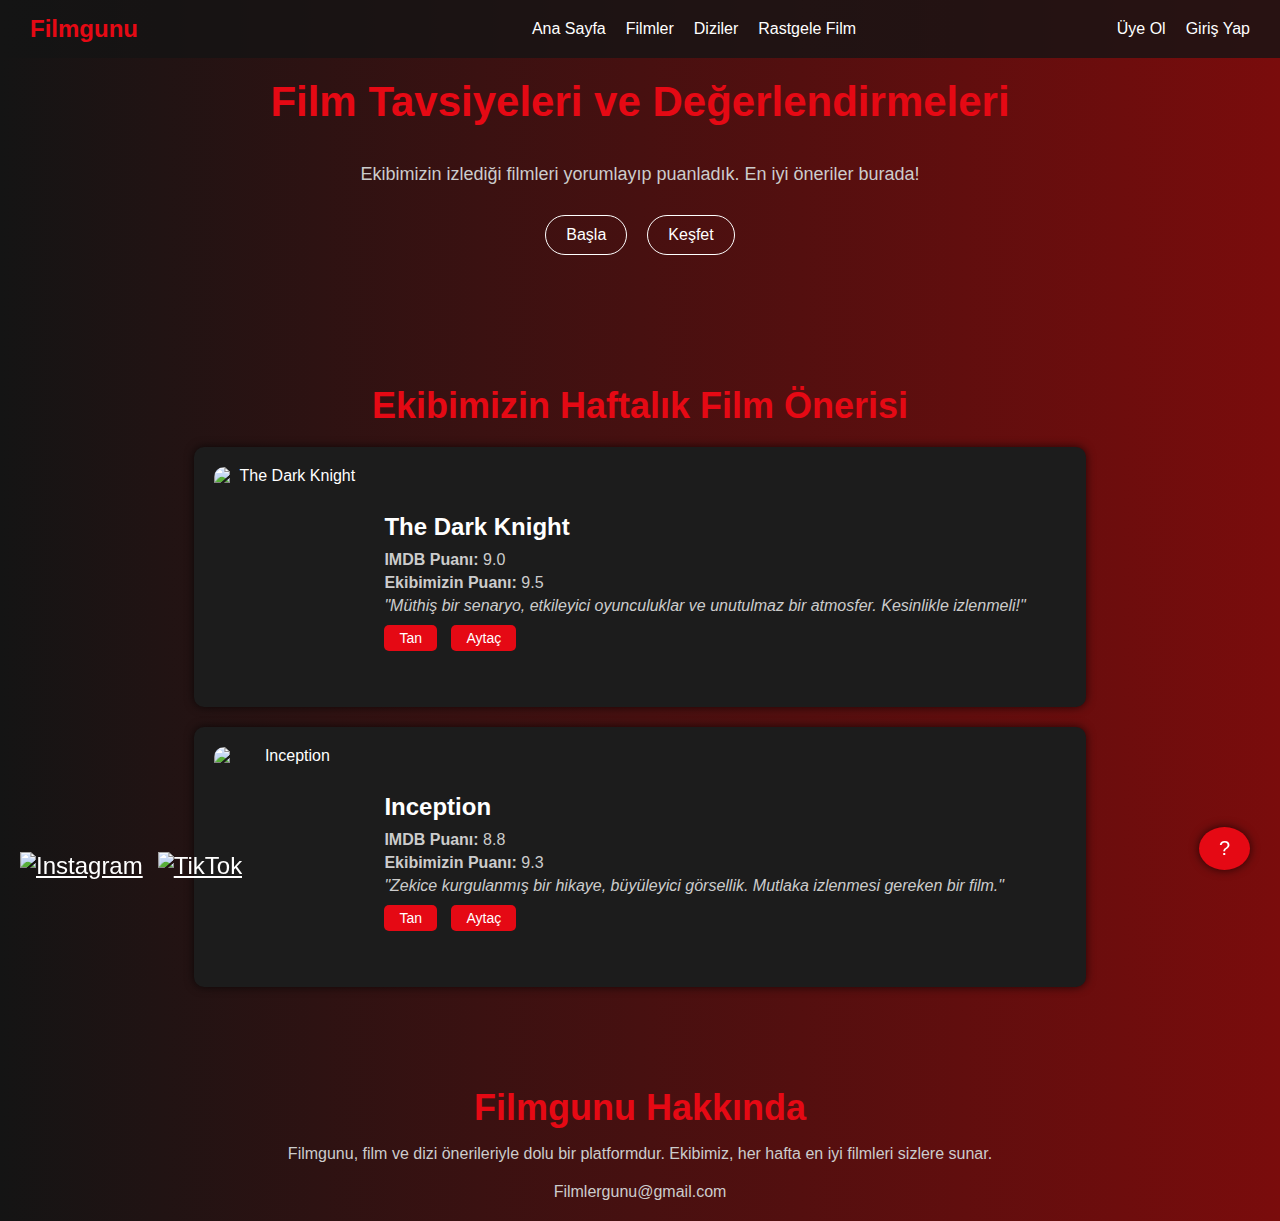
==== Filmgunumainsayfa.html @ 56f7bd95 "modal deneme" ====
<!DOCTYPE html>
<html lang="en">
<head>
    <meta charset="UTF-8">
    <meta name="viewport" content="width=device-width, initial-scale=1.0">
    <title>Filmgunu</title>
    <link rel="stylesheet" href="/styles.css"/>
</head>
<body>

<!-- Yükleme Ekranı -->
<div id="loading-screen">
    <div class="clapperboard"></div>
    <div class="loading-text">Filmler Yükleniyor...</div>
</div>

<!-- İçerik -->
<div id="content" style="display: none;">
    <header>
        <div class="logo">Filmgunu</div>
        <nav>
            <a href="#">Ana Sayfa</a>
            <a href="#">Filmler</a>
            <a href="#">Diziler</a>
            <a href="#">Rastgele Film</a>
        </nav>
        <nav>
            <a href="#">Üye Ol</a>
            <a href="#">Giriş Yap</a>
        </nav>
    </header>
    <main>
        <h1 class="main-title">Film Tavsiyeleri ve Değerlendirmeleri</h1>
        <p class="subtitle">Ekibimizin izlediği filmleri yorumlayıp puanladık. En iyi öneriler burada!</p>
        <div class="buttons">
            <a href="#">Başla</a>
            <a href="#">Keşfet</a>
        </div>
        <div class="weekly-recommendation">
            <h2>Ekibimizin Haftalık Film Önerisi</h2>
            <div class="movies">
                <div class="movie">
                    <img src="https://m.media-amazon.com/images/M/MV5BMTMxNTMwODM0NF5BMl5BanBnXkFtZTcwODAyMTk2Mw@@._V1_FMjpg_UX1000_.jpg" alt="The Dark Knight">
                    <div class="movie-details">
                        <h3>The Dark Knight</h3>
                        <p><strong>IMDB Puanı:</strong> 9.0</p>
                        <p><strong>Ekibimizin Puanı:</strong> 9.5</p>
                        <p><em id="review-dark-knight">"Müthiş bir senaryo, etkileyici oyunculuklar ve unutulmaz bir atmosfer. Kesinlikle izlenmeli!"</em></p>
                        <div class="movie-buttons">
                            <button data-movie="dark-knight" data-review="Tan" onclick="changeReview(this)">Tan</button>
                            <button data-movie="dark-knight" data-review="Aytaç" onclick="changeReview(this)">Aytaç</button>
                        </div>
                    </div>
                </div>
                <div class="movie">
                    <img src="https://m.media-amazon.com/images/M/MV5BMjAxMzY3NjcxNF5BMl5BanBnXkFtZTcwNTI5OTM0Mw@@._V1_FMjpg_UX1000_.jpg" alt="Inception">
                    <div class="movie-details">
                        <h3>Inception</h3>
                        <p><strong>IMDB Puanı:</strong> 8.8</p>
                        <p><strong>Ekibimizin Puanı:</strong> 9.3</p>
                        <p><em id="review-inception">"Zekice kurgulanmış bir hikaye, büyüleyici görsellik. Mutlaka izlenmesi gereken bir film."</em></p>
                        <div class="movie-buttons">
                            <button data-movie="inception" data-review="Tan" onclick="changeReview(this)">Tan</button>
                            <button data-movie="inception" data-review="Aytaç" onclick="changeReview(this)">Aytaç</button>
                        </div>
                    </div>
                </div>
            </div>
        </div>
    </main>

    <!-- FilmGünü Hakkında -->
    <div class="about-section">
        <h2>Filmgunu Hakkında</h2>
        <p>Filmgunu, film ve dizi önerileriyle dolu bir platformdur. Ekibimiz, her hafta en iyi filmleri sizlere sunar.</p>
        <p class="email">Filmlergunu@gmail.com</p>
    </div>

<!-- TikTok ve Instagram Simgeleri -->
<div class="social-icons">
    <a href="https://www.instagram.com" target="_blank">
        <img src="https://upload.wikimedia.org/wikipedia/commons/a/a5/Instagram_icon.png" alt="Instagram" width="32" height="32">
    </a>
    <a href="https://www.tiktok.com" target="_blank">
        <img src="https://upload.wikimedia.org/wikipedia/commons/thumb/a/a6/Tiktok_icon.svg/1024px-Tiktok_icon.svg.png" alt="TikTok" width="32" height="32">
    </a>
</div>

<!-- Yardım Baloncuğu -->
<div class="help-bubble">?</div>

<script src="/script.js">
    
</script>
</body>
</html>
---- styles.css ----
body {
    margin: 0;
    font-family: Arial, sans-serif;
    background: linear-gradient(to right, #141414, #7a0c0c);
    color: #fff;
    position: relative;
    min-height: 100vh;
}

/* Yükleme ekranı */
#loading-screen {
    position: fixed;
    top: 0;
    left: 0;
    width: 100%;
    height: 100%;
    background-color: #000;
    display: flex;
    flex-direction: column;
    align-items: center;
    justify-content: center;
    z-index: 1000;
}

/* Film klaketi */
.clapperboard {
    width: 100px;
    height: 100px;
    background-color: #222;
    border-radius: 8px;
    position: relative;
    overflow: hidden;
    animation: bounce 1s infinite ease-in-out;
}

.clapperboard::before {
    content: '';
    position: absolute;
    top: 0;
    left: 0;
    width: 100%;
    height: 30px;
    background: linear-gradient(135deg, #444 25%, #fff 25%, #fff 50%, #444 50%, #444 75%, #fff 75%);
    background-size: 30px 30px;
    animation: shake 0.5s infinite ease-in-out;
}

.clapperboard::after {
    content: '';
    position: absolute;
    bottom: 0;
    left: 0;
    width: 100%;
    height: 70px;
}

@keyframes bounce {
    0%, 100% {
        transform: translateY(0);
    }
    50% {
        transform: translateY(-10px);
    }
}

@keyframes shake {
    0%, 100% {
        transform: rotate(0deg);
    }
    50% {
        transform: rotate(-5deg);
    }
}

/* Header */
header {
    background-color: rgba(20, 20, 20, 0.8);
    padding: 15px 30px;
    display: flex;
    justify-content: space-between;
    align-items: center;
    position: absolute;
    top: 0;
    left: 0;
    right: 0;
    z-index: 10;
}
.logo {
    color: #E50914;
    font-size: 24px;
    font-weight: bold;
    text-decoration: none;
}
nav {
    display: flex;
    gap: 20px;
    flex: 1;
    justify-content: center;
}
nav a {
    color: #fff;
    text-decoration: none;
    font-size: 16px;
    transition: color 0.3s;
}
nav a:hover {
    color: #E50914;
}

nav:last-of-type {
    position: absolute;
    right: 30px;
}

/* TikTok ve Instagram simgeleri */
.social-icons {
    position: fixed;
    bottom: 20px;
    left: 20px;
    display: flex;
    gap: 15px;
}

.social-icons a {
    color: #fff;
    font-size: 24px;
    transition: color 0.3s;
}
.social-icons a:hover {
    color: #E50914;
}

/* Main Content */
main {
    text-align: center;
    padding: 50px 20px;
    display: flex;
    flex-direction: column;
    justify-content: center;
    align-items: center;
}

.sayfa4-main{
    display: flex;
    flex-direction: row;
    justify-content: space-between;
    padding: 80px 50px;
}

.main-left {
    flex: 2;
    text-align: center;
}

.main-left img {
    width: 100%;
    height: auto;
    border-radius: 10px;
    box-shadow: 0 4px 8px rgba(0, 0, 0, 0.6);
}

.main-center {
    flex: 3;
    padding: 0 20px;
    display: flex;
    flex-direction: column;
    justify-content: center;
    text-align: center;
}
.main-title {
    font-size: 42px;
    margin-bottom: 20px;
    color: #E50914;
}
.description {
    font-size: 20px;
    color: #ccc;
    margin-bottom: 30px;
}

.reviews {
    background-color: rgba(255, 255, 255, 0.1);
    padding: 20px;
    border-radius: 10px;
    box-shadow: 0 4px 8px rgba(0, 0, 0, 0.6);
}

.reviews span {
    display: block;
    margin-bottom: 10px;
    font-size: 18px;
    color: #fff;
}
.main-right {
    flex: 1;
    text-align: center;
    background: rgba(0, 0, 0, 0.6);
    padding: 20px;
    border-radius: 10px;
    box-shadow: 0 4px 8px rgba(0, 0, 0, 0.6);
}

.main-right h3 {
    margin-bottom: 20px;
    font-size: 24px;
    color: #E50914;
}

.main-right p {
    font-size: 18px;
    color: #fff;
}

.rating {
    display: flex;
    justify-content: center;
    gap: 5px;
    font-size: 22px;
    color: gold;
}

.rating span {
    font-size: 24px;
}
.subtitle {
    font-size: 18px;
    color: #ccc;
    margin-bottom: 30px;
}
.buttons {
    display: flex;
    justify-content: center;
    gap: 20px;
    margin-bottom: 50px;
}
.buttons a {
    color: #fff;
    text-decoration: none;
    font-size: 16px;
    padding: 10px 20px;
    border: 1px solid #fff;
    border-radius: 25px;
    transition: transform 0.3s, background-color 0.3s, color 0.3s;
}
.buttons a:hover {
    background-color: #E50914;
    border-color: #E50914;
    transform: scale(1.1);
}

/* Haftalık Film Önerisi */
.weekly-recommendation {
    margin-top: 50px;
}
.weekly-recommendation h2 {
    font-size: 36px;
    color: #E50914;
    margin-bottom: 20px;
}
.movies {
    display: flex;
    flex-direction: column;
    gap: 20px;
    align-items: center;
}
.movie {
    display: flex;
    align-items: center;
    background-color: #1c1c1c;
    padding: 20px;
    border-radius: 10px;
    box-shadow: 0 0 10px rgba(0, 0, 0, 0.7);
    width: 100%;
    max-width: 1000px;
    transition: transform 0.3s, box-shadow 0.3s;
}
.movie:hover {
    transform: translateY(-10px);
    box-shadow: 0 10px 20px rgba(0, 0, 0, 0.9);
}
.movie img {
    width: 150px;
    height: 220px;
    border-radius: 10px;
    margin-right: 20px;
}
.movie-details {
    text-align: left;
}
.movie-details h3 {
    margin: 10px 0;
    font-size: 24px;
}
.movie-details p {
    font-size: 16px;
    color: #ccc;
    margin: 5px 0;
}
.movie-buttons {
    margin-top: 10px;
}
.movie-buttons button {
    margin-right: 10px;
    padding: 5px 15px;
    font-size: 14px;
    color: #fff;
    background-color: #E50914;
    border: none;
    border-radius: 5px;
    cursor: pointer;
    transition: background-color 0.3s;
}
.movie-buttons button:hover {
    background-color: #d40812;
}

/* Yardım baloncuğu */
.help-bubble {
    position: fixed;
    bottom: 30px;
    right: 30px;
    background-color: #E50914;
    color: #fff;
    padding: 10px 20px;
    border-radius: 50%;
    cursor: pointer;
    font-size: 20px;
    box-shadow: 0 0 10px rgba(0, 0, 0, 0.7);
    transition: background-color 0.3s;
}
.help-bubble:hover {
    background-color: #d40812;
}

/* FilmGünü Hakkında kısmı */
.about-section {
    margin-top: 50px;
    text-align: center;
}
.about-section h2 {
    font-size: 36px;
    color: #E50914;
    margin-bottom: 10px;
}
.about-section p {
    font-size: 16px;
    color: #ccc;
    margin-bottom: 20px;
}
.about-section .email {
    font-size: 16px;
    color: #ccc;
}

.sayfa2-main{
    display: flex;
    flex-direction: row;
    justify-content: space-between;
    padding: 80px 50px;
}
.genre-section {
    display: flex;
    flex-wrap: wrap;
    justify-content: center;
    gap: 20px;
    padding: 20px;
}

.genre-card {
    background: rgba(255, 255, 255, 0.1);
    border: 1px solid rgba(255, 255, 255, 0.2);
    border-radius: 10px;
    width: 150px;
    height: 200px;
    display: flex;
    flex-direction: column;
    align-items: center;
    justify-content: center;
    text-align: center;
    transition: transform 0.3s, background-color 0.3s;
    cursor: pointer;
}

.genre-card:hover {
    transform: scale(1.1);
    background-color: #E50914;
}

.genre-card img {
    width: 60px;
    height: 60px;
    margin-bottom: 10px;
}

.genre-card h3 {
    font-size: 18px;
    color: #fff;
    margin: 0;
}


/* Modal stilizasyonu */
.modal {
    display: none;
    position: fixed;
    top: 0;
    left: 0;
    width: 100%;
    height: 100%;
    background-color: rgba(0, 0, 0, 0.8);
    z-index: 1001;
    align-items: center;
    justify-content: center;
}

.modal-content {
    background-color: #222;
    padding: 20px;
    border-radius: 8px;
    text-align: center;
    width: 300px;
}

.modal-content h2 {
    color: #E50914;
    margin-bottom: 15px;
}

.modal-content input {
    width: 90%;
    padding: 10px;
    margin: 10px 0;
    border: 1px solid #444;
    border-radius: 5px;
    background-color: #333;
    color: #fff;
}

.modal-content button {
    padding: 10px 20px;
    border: none;
    border-radius: 5px;
    background-color: #E50914;
    color: #fff;
    cursor: pointer;
    font-size: 16px;
    transition: background-color 0.3s;
}

.modal-content button:hover {
    background-color: #d40812;
}
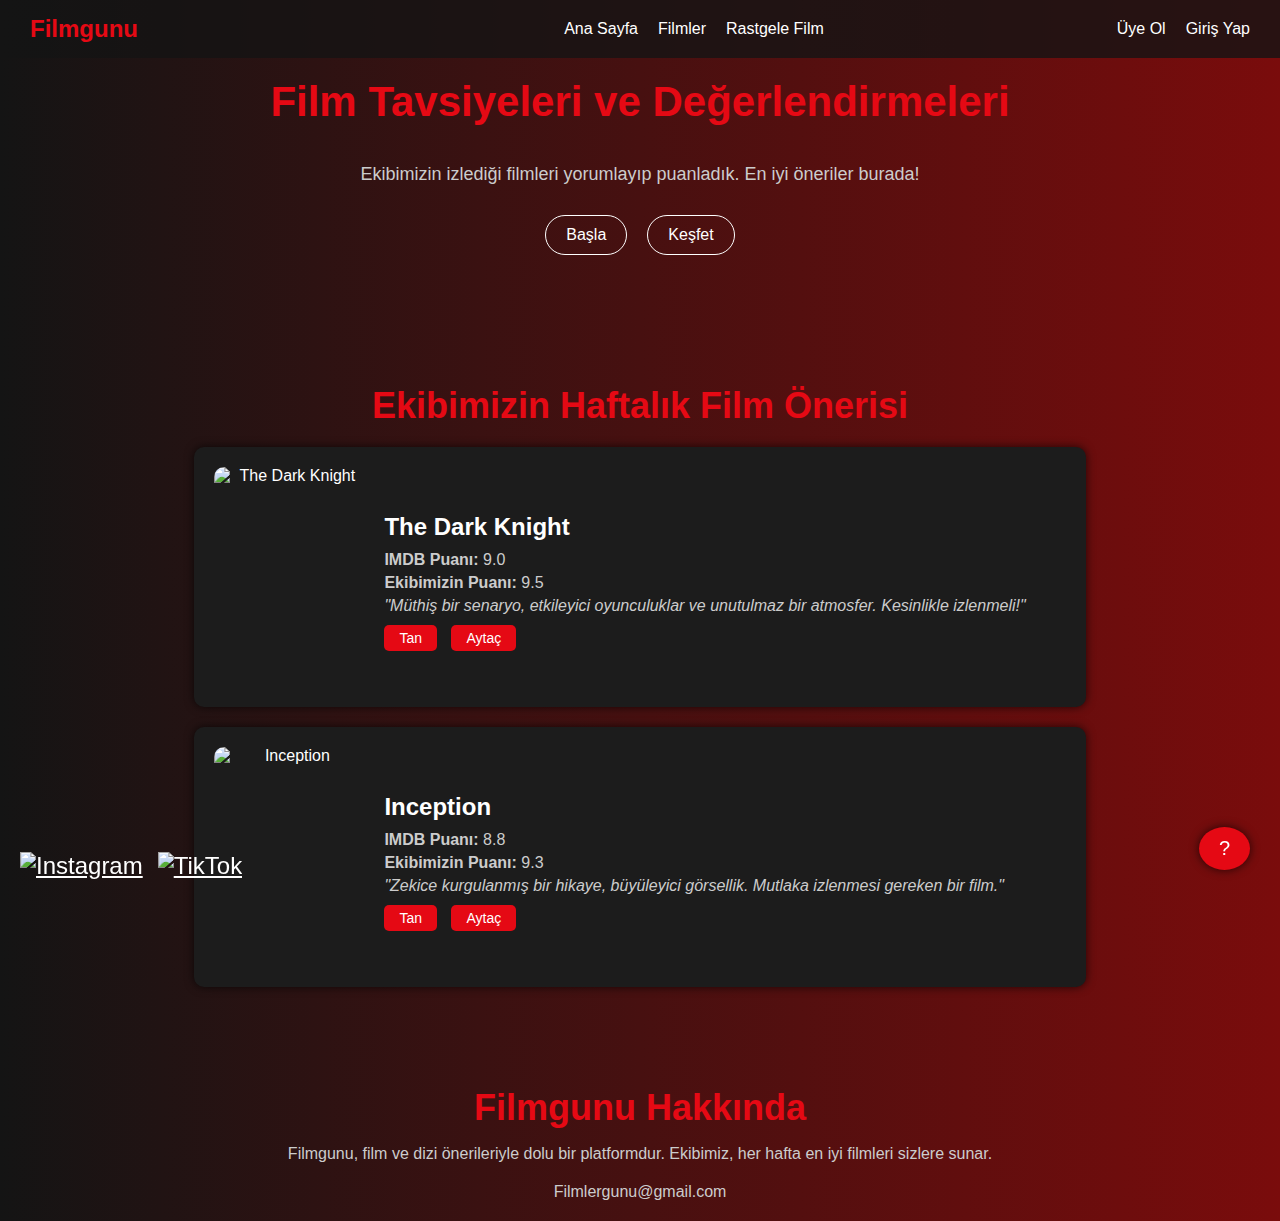
==== commit 83c4a7e9: "Tandod" ====
--- a/Filmgunumainsayfa.html
+++ b/Filmgunumainsayfa.html
@@ -21,14 +21,37 @@
         <nav>
             <a href="#">Ana Sayfa</a>
             <a href="#">Filmler</a>
-            <a href="#">Diziler</a>
             <a href="#">Rastgele Film</a>
         </nav>
         <nav>
-            <a href="#">Üye Ol</a>
-            <a href="#">Giriş Yap</a>
+            <a href="#" id="signup">Üye Ol</a>
+            <a href="#" id="login">Giriş Yap</a>
         </nav>
     </header>
+
+     <!-- Üye Ol Modal -->
+     <div id="signup-modal" class="modal">
+        <div class="modal-content">
+            <h2>Üye Ol</h2>
+            <input type="text" placeholder="Ad Soyad">
+            <input type="email" placeholder="E-posta">
+            <input type="password" placeholder="Şifre">
+            <button>Üye Ol</button>
+            <p style="margin-top: 10px; color: #ccc; font-size: 14px;">Zaten üye misiniz? <a href="#" onclick="switchToLogin()" style="color: #E50914; text-decoration: none;">Giriş Yap</a></p>
+        </div>
+    </div>
+
+    <!-- Giriş Yap Modal -->
+    <div id="login-modal" class="modal">
+        <div class="modal-content">
+            <h2>Giriş Yap</h2>
+            <input type="email" placeholder="E-posta">
+            <input type="password" placeholder="Şifre">
+            <button>Giriş Yap</button>
+            <p style="margin-top: 10px; color: #ccc; font-size: 14px;">Üyeliğiniz yok mu? <a href="#" onclick="switchToSignup()" style="color: #E50914; text-decoration: none;">Üye Ol</a></p>
+        </div>
+    </div>
+
     <main>
         <h1 class="main-title">Film Tavsiyeleri ve Değerlendirmeleri</h1>
         <p class="subtitle">Ekibimizin izlediği filmleri yorumlayıp puanladık. En iyi öneriler burada!</p>
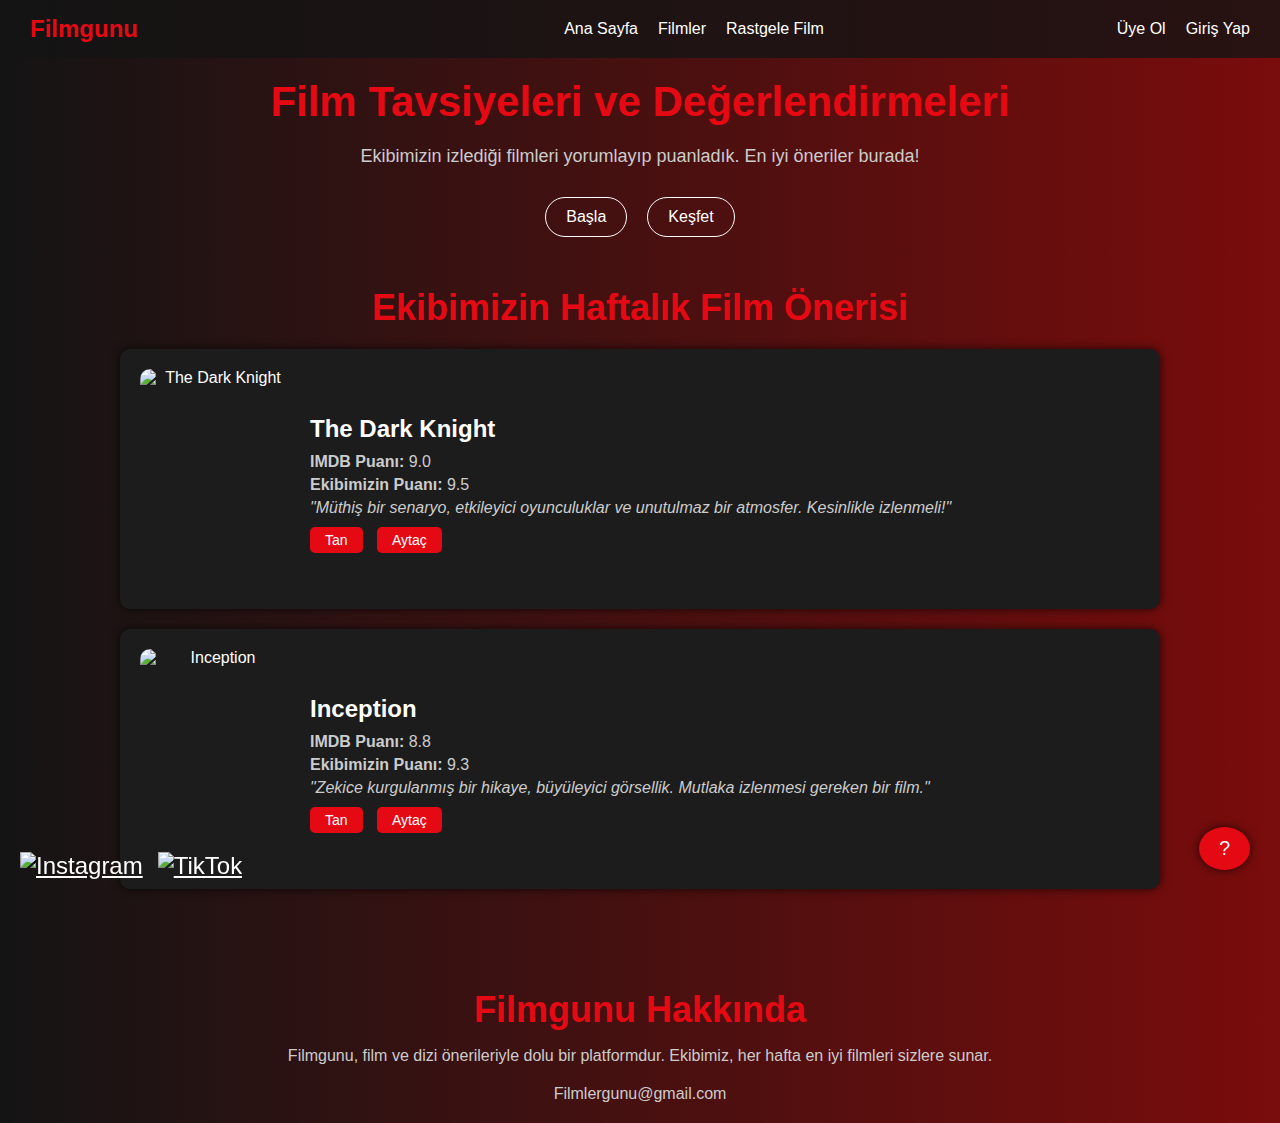
==== commit 45812ab4: "Tandod" ====
--- a/Filmgunumainsayfa.html
+++ b/Filmgunumainsayfa.html
@@ -52,7 +52,7 @@
         </div>
     </div>
 
-    <main>
+    <main class="sayfa1-main">
         <h1 class="main-title">Film Tavsiyeleri ve Değerlendirmeleri</h1>
         <p class="subtitle">Ekibimizin izlediği filmleri yorumlayıp puanladık. En iyi öneriler burada!</p>
         <div class="buttons">
--- a/styles.css
+++ b/styles.css
@@ -140,6 +140,15 @@
     align-items: center;
 }
 
+.sayfa1-main {
+    text-align: center;
+    padding: 50px 20px;
+    display: flow;
+    flex-direction: column;
+    justify-content: center;
+    align-items: center;
+}
+
 .sayfa4-main{
     display: flex;
     flex-direction: row;
